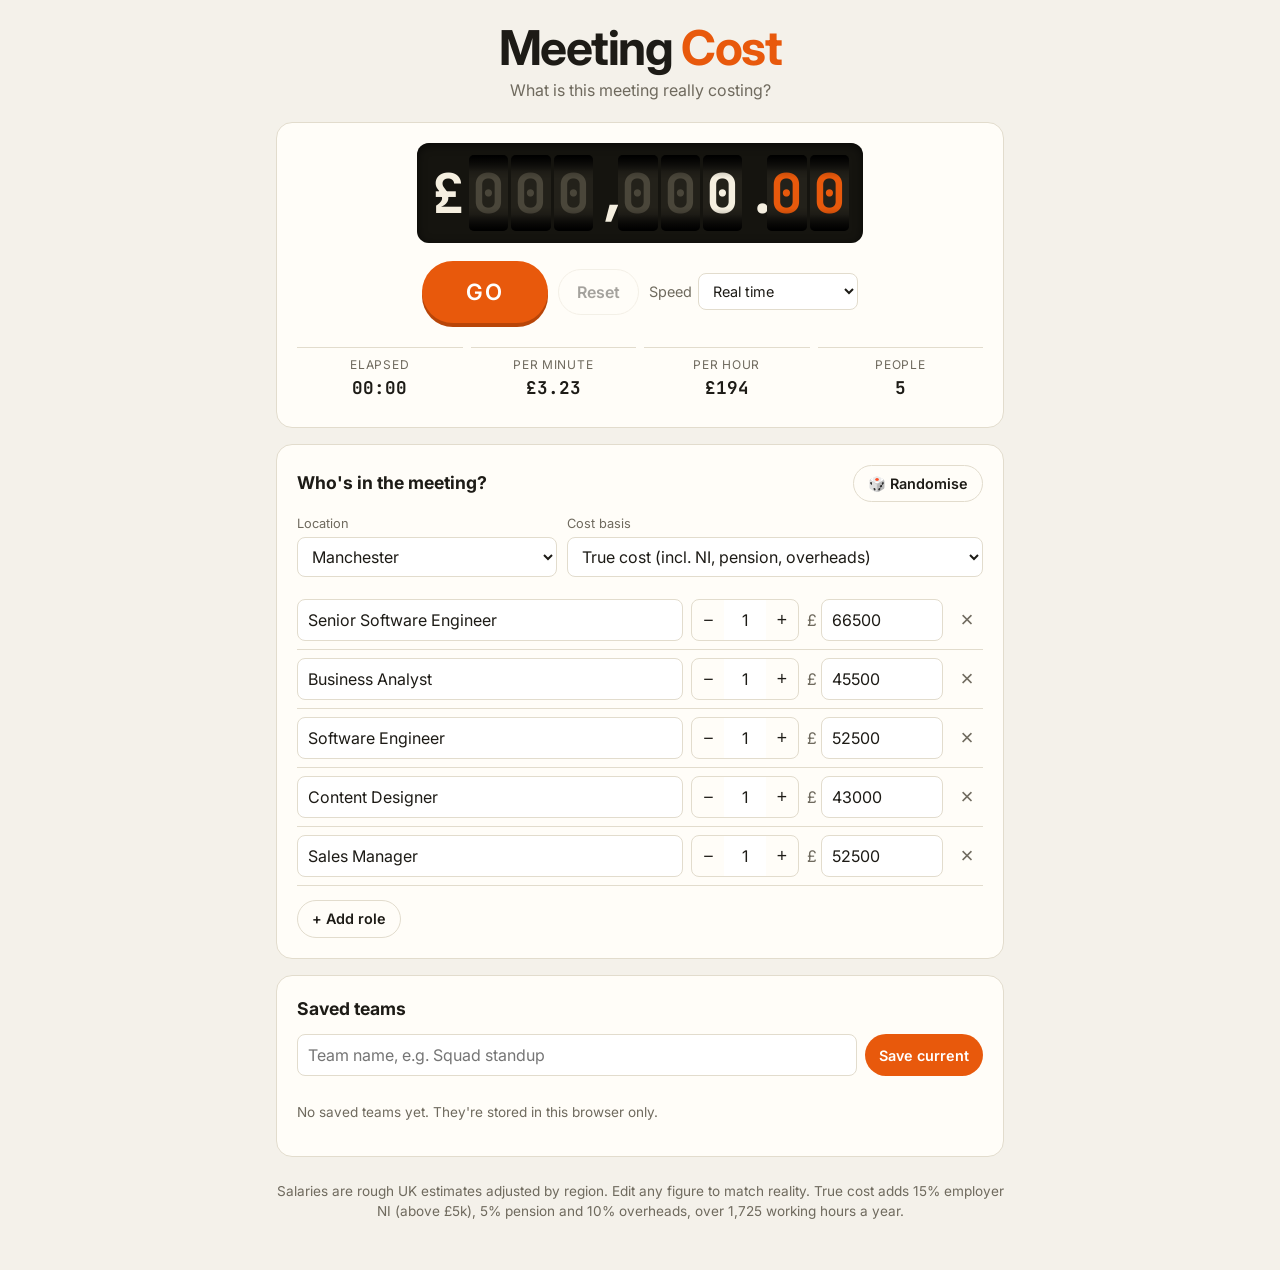
==== calculator.html @ e66eef60 "Add a landing page about meeting culture index.html is now a landing page making the case for async " ====
<!doctype html>
<html lang="en-GB">
<head>
  <meta charset="utf-8">
  <meta name="viewport" content="width=device-width, initial-scale=1">
  <title>Meeting Cost</title>
  <meta name="description" content="Watch what your meeting is really costing, live.">
  <link rel="preconnect" href="https://fonts.googleapis.com">
  <link rel="preconnect" href="https://fonts.gstatic.com" crossorigin>
  <link href="https://fonts.googleapis.com/css2?family=Inter:wght@400;500;600;700&family=JetBrains+Mono:wght@500;700&display=swap" rel="stylesheet">
  <link rel="stylesheet" href="style.css">
  <link rel="icon" href="data:image/svg+xml,<svg xmlns='http://www.w3.org/2000/svg' viewBox='0 0 100 100'><text y='.9em' font-size='90'>💸</text></svg>">
</head>
<body>
  <main class="wrap">
    <header class="top">
      <h1><a href="./">Meeting <span>Cost</span></a></h1>
      <p class="tag">What is this meeting really costing?</p>
    </header>

    <section class="meter card" aria-live="polite">
      <div class="odometer" id="odometer" aria-label="Meeting cost"></div>
      <div class="controls">
        <button id="go" class="btn btn-go">GO</button>
        <button id="reset" class="btn btn-ghost" disabled>Reset</button>
        <label class="speed">
          <span>Speed</span>
          <select id="speed">
            <option value="1">Real time</option>
            <option value="10">10×</option>
            <option value="60">60× (1 min = 1 hr)</option>
          </select>
        </label>
      </div>
      <dl class="stats">
        <div><dt>Elapsed</dt><dd id="elapsed">00:00</dd></div>
        <div><dt>Per minute</dt><dd id="perMinute">£0</dd></div>
        <div><dt>Per hour</dt><dd id="perHour">£0</dd></div>
        <div><dt>People</dt><dd id="people">0</dd></div>
      </dl>
      <div id="result" class="result" hidden>
        <p id="resultText"></p>
        <div class="result-actions">
          <a id="report" class="btn btn-small" href="report.html" target="_blank" rel="noopener">See full report</a>
          <button id="copyResult" class="btn btn-small btn-ghost">Copy result</button>
          <button id="copyLink" class="btn btn-small btn-ghost">Copy link to this result</button>
        </div>
      </div>
    </section>

    <section class="card">
      <div class="section-head">
        <h2>Who's in the meeting?</h2>
        <button id="randomise" class="btn btn-small btn-ghost">🎲 Randomise</button>
      </div>

      <div class="settings">
        <label>
          <span>Location</span>
          <select id="location"></select>
        </label>
        <label>
          <span>Cost basis</span>
          <select id="mode">
            <option value="true">True cost (incl. NI, pension, overheads)</option>
            <option value="salary">Salary only</option>
          </select>
        </label>
      </div>

      <ul id="attendees" class="attendees"></ul>
      <button id="addRow" class="btn btn-small btn-ghost add">+ Add role</button>
      <datalist id="roleList"></datalist>
    </section>

    <section class="card">
      <h2>Saved teams</h2>
      <form id="saveForm" class="save">
        <input id="teamName" type="text" placeholder="Team name, e.g. Squad standup" maxlength="40" required>
        <button class="btn btn-small" type="submit">Save current</button>
      </form>
      <ul id="teams" class="teams"></ul>
      <p id="noTeams" class="muted">No saved teams yet. They're stored in this browser only.</p>
    </section>

    <footer class="foot muted">
      Salaries are rough UK estimates adjusted by region. Edit any figure to match reality.
      True cost adds 15% employer NI (above £5k), 5% pension and 10% overheads, over 1,725 working hours a year.
    </footer>
  </main>

  <template id="rowTpl">
    <li class="row">
      <input class="role" type="text" list="roleList" aria-label="Job title">
      <div class="count">
        <button type="button" class="dec" aria-label="Fewer">−</button>
        <input class="n" type="number" min="1" max="99" value="1" aria-label="How many">
        <button type="button" class="inc" aria-label="More">+</button>
      </div>
      <label class="salary"><span>£</span><input class="sal" type="number" min="0" step="1000" aria-label="Annual salary"></label>
      <button type="button" class="remove" aria-label="Remove">×</button>
    </li>
  </template>

  <script type="module" src="app.js"></script>
</body>
</html>
---- style.css ----
:root {
  --bg: #f4f1ea;
  --card: #fffdf8;
  --ink: #1d1b16;
  --muted: #6f6a5e;
  --line: #e2dccd;
  --accent: #e8590c;
  --accent-ink: #fff;
  --stop: #c92a2a;
  --odo-bg: #15140f;
  --odo-wheel: #23211a;
  --odo-digit: #f5efe0;
  --odo-pence: #e8590c;
  --odo-dim: #4a463a;
  --input: #fff;
  color-scheme: light;
}
@media (prefers-color-scheme: dark) {
  :root:not([data-theme="light"]) {
    --bg: #12110d; --card: #1b1a15; --ink: #f2ede1; --muted: #9a9484; --line: #2e2c24;
    --input: #23211a; --odo-bg: #0a0907; --odo-wheel: #1b1a14; color-scheme: dark;
  }
}
:root[data-theme="dark"] {
  --bg: #12110d; --card: #1b1a15; --ink: #f2ede1; --muted: #9a9484; --line: #2e2c24;
  --input: #23211a; --odo-bg: #0a0907; --odo-wheel: #1b1a14; color-scheme: dark;
}

* { box-sizing: border-box; }
body {
  margin: 0;
  background: var(--bg);
  color: var(--ink);
  font: 16px/1.5 Inter, system-ui, sans-serif;
}
.wrap { max-width: 760px; margin: 0 auto; padding: 24px 16px 48px; }
.top { text-align: center; margin-bottom: 20px; }
h1 { font-size: clamp(2rem, 7vw, 3rem); margin: 0; letter-spacing: -0.03em; line-height: 1; }
h1 span { color: var(--accent); }
.tag { margin: 6px 0 0; color: var(--muted); }
h2 { font-size: 1.1rem; margin: 0 0 12px; }
.muted { color: var(--muted); font-size: 0.85rem; }

.card {
  background: var(--card);
  border: 1px solid var(--line);
  border-radius: 16px;
  padding: 20px;
  margin-bottom: 16px;
}

/* ---- odometer ---- */
.meter { text-align: center; }
.odometer {
  --h: clamp(44px, 11vw, 76px);
  display: inline-flex;
  align-items: center;
  gap: 3px;
  padding: 12px 14px;
  background: var(--odo-bg);
  border-radius: 12px;
  box-shadow: inset 0 2px 10px rgba(0,0,0,.6);
  font: 700 calc(var(--h) * 0.72)/1 "JetBrains Mono", ui-monospace, monospace;
  color: var(--odo-digit);
  max-width: 100%;
}
.odometer .cur, .odometer .dot, .odometer .sep { padding: 0 1px; }
.odometer .sep, .odometer .dot { width: 0.35em; text-align: center; }
.wheel {
  position: relative;
  display: inline-block;
  width: 0.72em;
  height: var(--h);
  overflow: hidden;
  border-radius: 5px;
  background: linear-gradient(180deg, #000 0%, var(--odo-wheel) 22%, var(--odo-wheel) 78%, #000 100%);
}
.wheel::after {
  content: "";
  position: absolute; inset: 0;
  background: linear-gradient(180deg, rgba(0,0,0,.55), transparent 30%, transparent 70%, rgba(0,0,0,.55));
  pointer-events: none;
}
.strip { display: flex; flex-direction: column; will-change: transform; }
.strip span { height: var(--h); display: flex; align-items: center; justify-content: center; }
.wheel.pence { color: var(--odo-pence); }
.wheel.lead { color: var(--odo-dim); }

.controls { display: flex; gap: 10px; justify-content: center; align-items: center; flex-wrap: wrap; row-gap: 18px; margin: 18px 0 24px; }
.btn {
  white-space: nowrap;
  font: inherit; font-weight: 600;
  border: 0; border-radius: 999px;
  padding: 10px 18px;
  background: var(--accent); color: var(--accent-ink);
  cursor: pointer;
}
.btn:disabled { opacity: .4; cursor: default; }
.btn-ghost { background: transparent; color: var(--ink); border: 1px solid var(--line); }
.btn-small { padding: 7px 14px; font-size: .9rem; }
.btn-go { font-size: 1.4rem; padding: 14px 44px; letter-spacing: .08em; box-shadow: 0 4px 0 #b84508; }
.btn-go:active { transform: translateY(2px); box-shadow: 0 2px 0 #b84508; }
.btn-go.stop { background: var(--stop); box-shadow: 0 4px 0 #8f1d1d; }
.speed { display: flex; gap: 6px; align-items: center; color: var(--muted); font-size: .9rem; }

select, input {
  font: inherit; color: var(--ink);
  background: var(--input);
  border: 1px solid var(--line);
  border-radius: 8px;
  padding: 8px 10px;
  min-width: 0;
}

.stats { display: grid; grid-template-columns: repeat(4, 1fr); gap: 8px; margin: 14px 0 0; }
.stats div { padding: 8px 4px; border-top: 1px solid var(--line); }
.stats dt { font-size: .75rem; text-transform: uppercase; letter-spacing: .06em; color: var(--muted); }
.stats dd { margin: 2px 0 0; font: 700 1.1rem "JetBrains Mono", monospace; }
@media (max-width: 480px) { .stats { grid-template-columns: repeat(2, 1fr); } }

.result { margin-top: 16px; padding: 16px; border-radius: 12px; background: color-mix(in srgb, var(--accent) 12%, transparent); }
.result p { margin: 0 0 12px; font-size: 1.1rem; }
.result strong { font-size: 1.6rem; display: block; }
.result span { display: block; color: var(--muted); font-size: .95rem; }
.result-actions { display: flex; gap: 8px; justify-content: center; flex-wrap: wrap; }

/* ---- setup ---- */
.section-head { display: flex; justify-content: space-between; align-items: center; margin-bottom: 12px; }
.section-head h2 { margin: 0; }
.settings { display: grid; grid-template-columns: 1fr 1.6fr; gap: 10px; margin-bottom: 14px; }
.settings label span { display: block; font-size: .8rem; color: var(--muted); margin-bottom: 4px; }
.settings select { width: 100%; }
@media (max-width: 560px) { .settings { grid-template-columns: 1fr; } }

.attendees { list-style: none; margin: 0 0 10px; padding: 0; }
.row {
  display: grid;
  grid-template-columns: 1fr auto 8.5rem auto;
  gap: 8px; align-items: center;
  padding: 8px 0; border-bottom: 1px solid var(--line);
}
.row .role { width: 100%; }
.count { display: flex; align-items: center; border: 1px solid var(--line); border-radius: 8px; overflow: hidden; }
.count button { border: 0; background: transparent; color: var(--ink); width: 32px; height: 38px; font-size: 1.1rem; cursor: pointer; }
.count .n { width: 2.6em; text-align: center; border: 0; border-radius: 0; padding: 8px 0; -moz-appearance: textfield; }
.count .n::-webkit-inner-spin-button { -webkit-appearance: none; }
.salary { display: flex; align-items: center; gap: 4px; color: var(--muted); }
.salary input { width: 100%; }
.salary input.override { border-color: var(--accent); }
.remove { border: 0; background: transparent; color: var(--muted); font-size: 1.4rem; cursor: pointer; width: 32px; }
.remove:hover { color: var(--stop); }
@media (max-width: 560px) {
  .row { grid-template-columns: 1fr auto; }
  .row .role { grid-column: 1; grid-row: 1; }
  .remove { grid-column: 2; grid-row: 1; }
  .salary { grid-column: 1; grid-row: 2; }
  .count { grid-column: 2; grid-row: 2; }
}
.add { margin-top: 4px; }

/* ---- teams ---- */
.save { display: flex; gap: 8px; margin-bottom: 12px; }
.save input { flex: 1; }
.teams { list-style: none; margin: 0; padding: 0; display: grid; gap: 8px; }
.teams li { display: flex; border: 1px solid var(--line); border-radius: 10px; overflow: hidden; }
.teams .load { flex: 1; text-align: left; border: 0; background: transparent; color: var(--ink); padding: 10px 12px; font: inherit; cursor: pointer; }
.teams .load:hover { background: color-mix(in srgb, var(--accent) 8%, transparent); }
.teams .load span { display: block; color: var(--muted); font-size: .85rem; }
.teams .del { border: 0; border-left: 1px solid var(--line); background: transparent; color: var(--muted); width: 44px; font-size: 1.3rem; cursor: pointer; }

.foot { text-align: center; margin-top: 24px; }
body.running .odometer { box-shadow: inset 0 2px 10px rgba(0,0,0,.6), 0 0 0 3px color-mix(in srgb, var(--accent) 40%, transparent); }
.teams li.active { border-color: var(--accent); }
.teams .load em { font-style: normal; color: var(--accent); }
.teams .update { border: 0; border-left: 1px solid var(--line); background: var(--accent); color: var(--accent-ink); font: inherit; font-weight: 600; font-size: .85rem; padding: 0 14px; cursor: pointer; }
a.btn { display: inline-block; text-decoration: none; }
h1 a { color: inherit; text-decoration: none; }
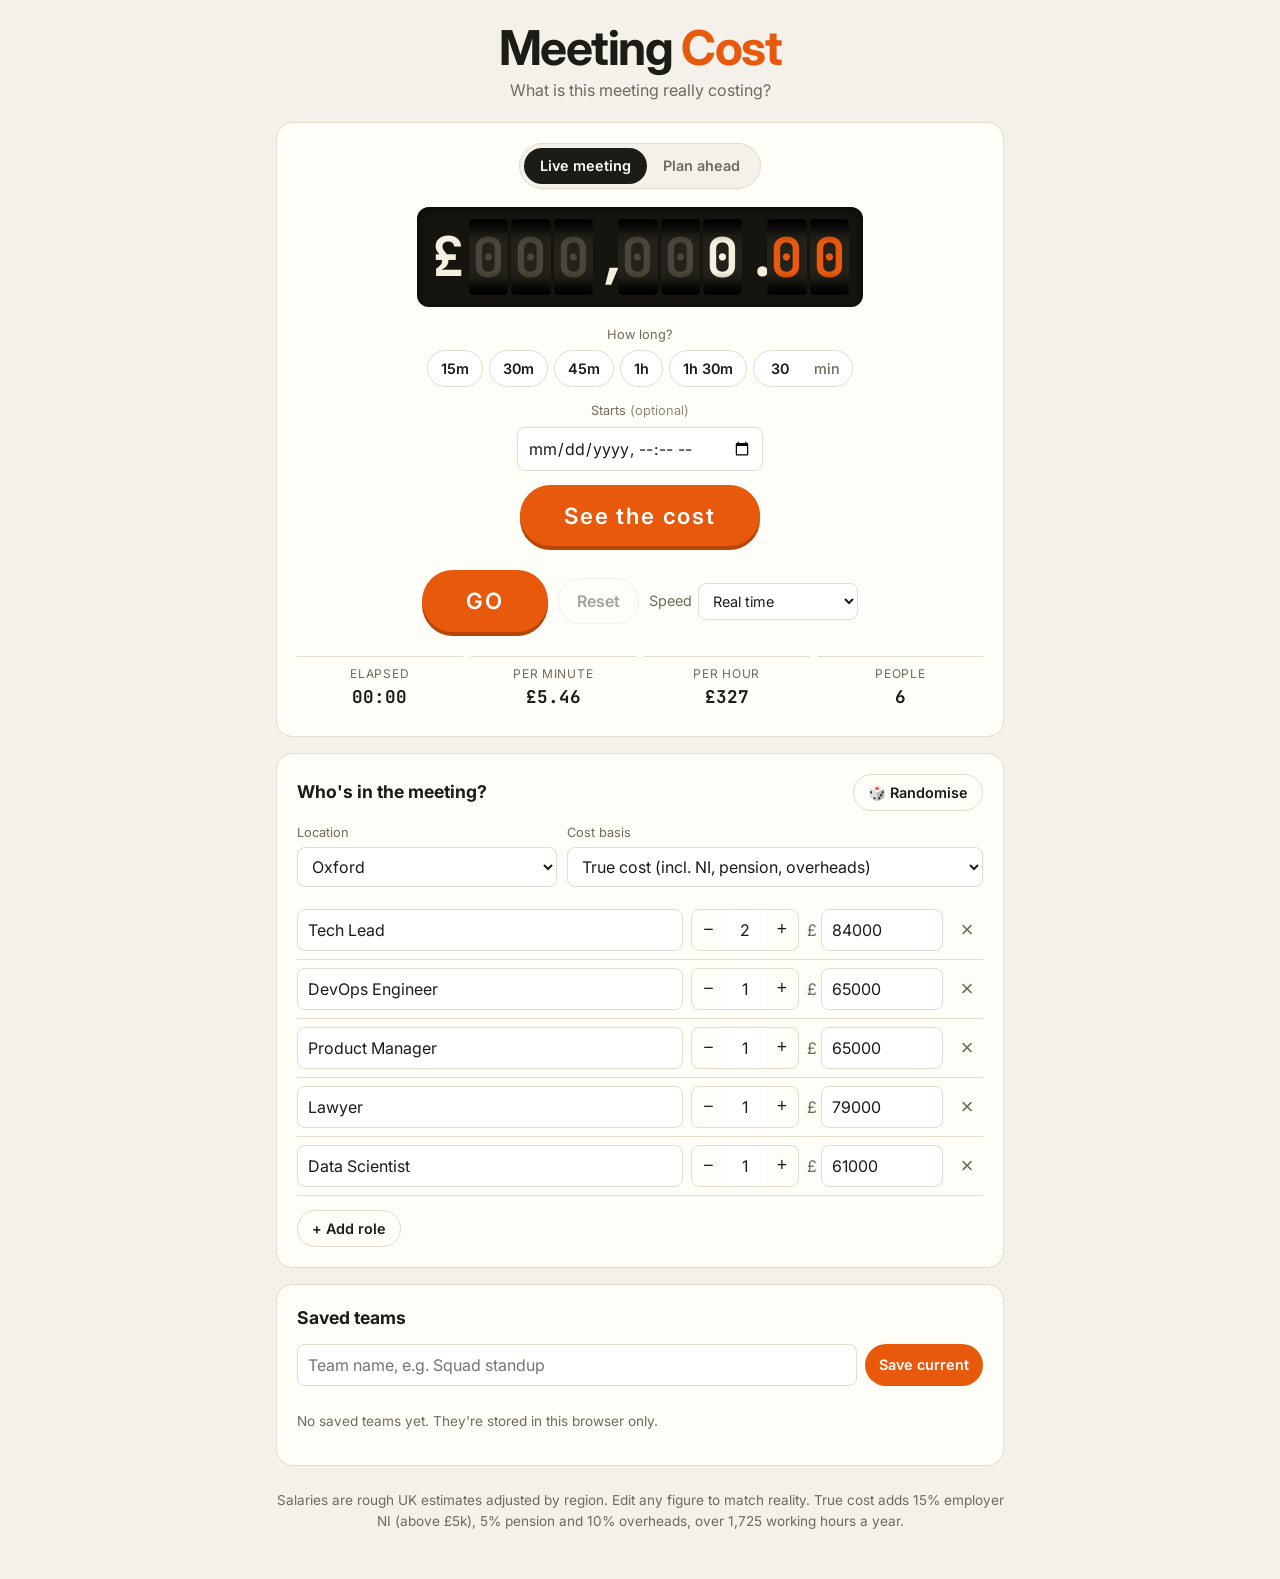
==== commit 275871bd: "Add Plan ahead: cost a meeting before it happens The calculator gets a Live meeting / Plan ahead swi" ====
--- a/calculator.html
+++ b/calculator.html
@@ -19,8 +19,30 @@
     </header>
 
     <section class="meter card" aria-live="polite">
+      <div class="mode-tabs" role="tablist" aria-label="How to cost this meeting">
+        <button role="tab" id="tabLive" aria-selected="true" aria-controls="liveControls">Live meeting</button>
+        <button role="tab" id="tabPlan" aria-selected="false" aria-controls="planControls">Plan ahead</button>
+      </div>
       <div class="odometer" id="odometer" aria-label="Meeting cost"></div>
-      <div class="controls">
+      <div id="planControls" class="plan" hidden>
+        <div class="plan-field">
+          <span class="plan-label" id="lenLabel">How long?</span>
+          <div class="chips" role="group" aria-labelledby="lenLabel">
+            <button type="button" class="chip" data-mins="15">15m</button>
+            <button type="button" class="chip" data-mins="30">30m</button>
+            <button type="button" class="chip" data-mins="45">45m</button>
+            <button type="button" class="chip" data-mins="60">1h</button>
+            <button type="button" class="chip" data-mins="90">1h 30m</button>
+            <label class="chip chip-input"><input id="planMins" type="number" min="5" max="600" step="5" value="30" aria-label="Length in minutes"> min</label>
+          </div>
+        </div>
+        <label class="plan-field">
+          <span class="plan-label">Starts <em>(optional)</em></span>
+          <input id="planStart" type="datetime-local">
+        </label>
+        <a id="planReport" class="btn btn-go" href="report.html" target="_blank" rel="noopener">See the cost</a>
+      </div>
+      <div class="controls" id="liveControls">
         <button id="go" class="btn btn-go">GO</button>
         <button id="reset" class="btn btn-ghost" disabled>Reset</button>
         <label class="speed">
@@ -33,7 +55,7 @@
         </label>
       </div>
       <dl class="stats">
-        <div><dt>Elapsed</dt><dd id="elapsed">00:00</dd></div>
+        <div><dt id="elapsedLabel">Elapsed</dt><dd id="elapsed">00:00</dd></div>
         <div><dt>Per minute</dt><dd id="perMinute">£0</dd></div>
         <div><dt>Per hour</dt><dd id="perHour">£0</dd></div>
         <div><dt>People</dt><dd id="people">0</dd></div>
--- a/style.css
+++ b/style.css
@@ -175,3 +175,21 @@
 .teams .update { border: 0; border-left: 1px solid var(--line); background: var(--accent); color: var(--accent-ink); font: inherit; font-weight: 600; font-size: .85rem; padding: 0 14px; cursor: pointer; }
 a.btn { display: inline-block; text-decoration: none; }
 h1 a { color: inherit; text-decoration: none; }
+
+/* ---- live / plan ahead ---- */
+.mode-tabs { display: inline-flex; padding: 4px; margin-bottom: 18px; background: var(--bg); border: 1px solid var(--line); border-radius: 999px; }
+.mode-tabs button { font: inherit; font-weight: 600; font-size: .9rem; border: 0; background: transparent; color: var(--muted); padding: 7px 16px; border-radius: 999px; cursor: pointer; }
+.mode-tabs button[aria-selected="true"] { background: var(--ink); color: var(--card); }
+.mode-tabs button:disabled { opacity: .4; cursor: not-allowed; }
+.plan { display: grid; gap: 14px; justify-items: center; margin: 18px 0 24px; }
+.plan-field { display: grid; gap: 6px; justify-items: center; }
+.plan-label { font-size: .8rem; color: var(--muted); }
+.plan-label em { font-style: normal; opacity: .8; }
+.chips { display: flex; flex-wrap: wrap; justify-content: center; gap: 6px; }
+.chip { font: inherit; font-size: .9rem; font-weight: 600; border: 1px solid var(--line); background: var(--input); color: var(--ink); border-radius: 999px; padding: 7px 13px; cursor: pointer; }
+.chip[aria-pressed="true"] { background: var(--accent); border-color: var(--accent); color: var(--accent-ink); }
+.chip-input { display: inline-flex; align-items: center; gap: 4px; padding: 3px 12px 3px 4px; cursor: text; color: var(--muted); font-weight: 500; }
+.chip-input input { width: 3.6em; border: 0; padding: 4px 6px; text-align: right; font-weight: 600; background: transparent; }
+#planStart { min-width: 0; }
+.plan .btn-go { text-decoration: none; display: inline-block; }
+.btn.disabled { opacity: .4; pointer-events: none; }
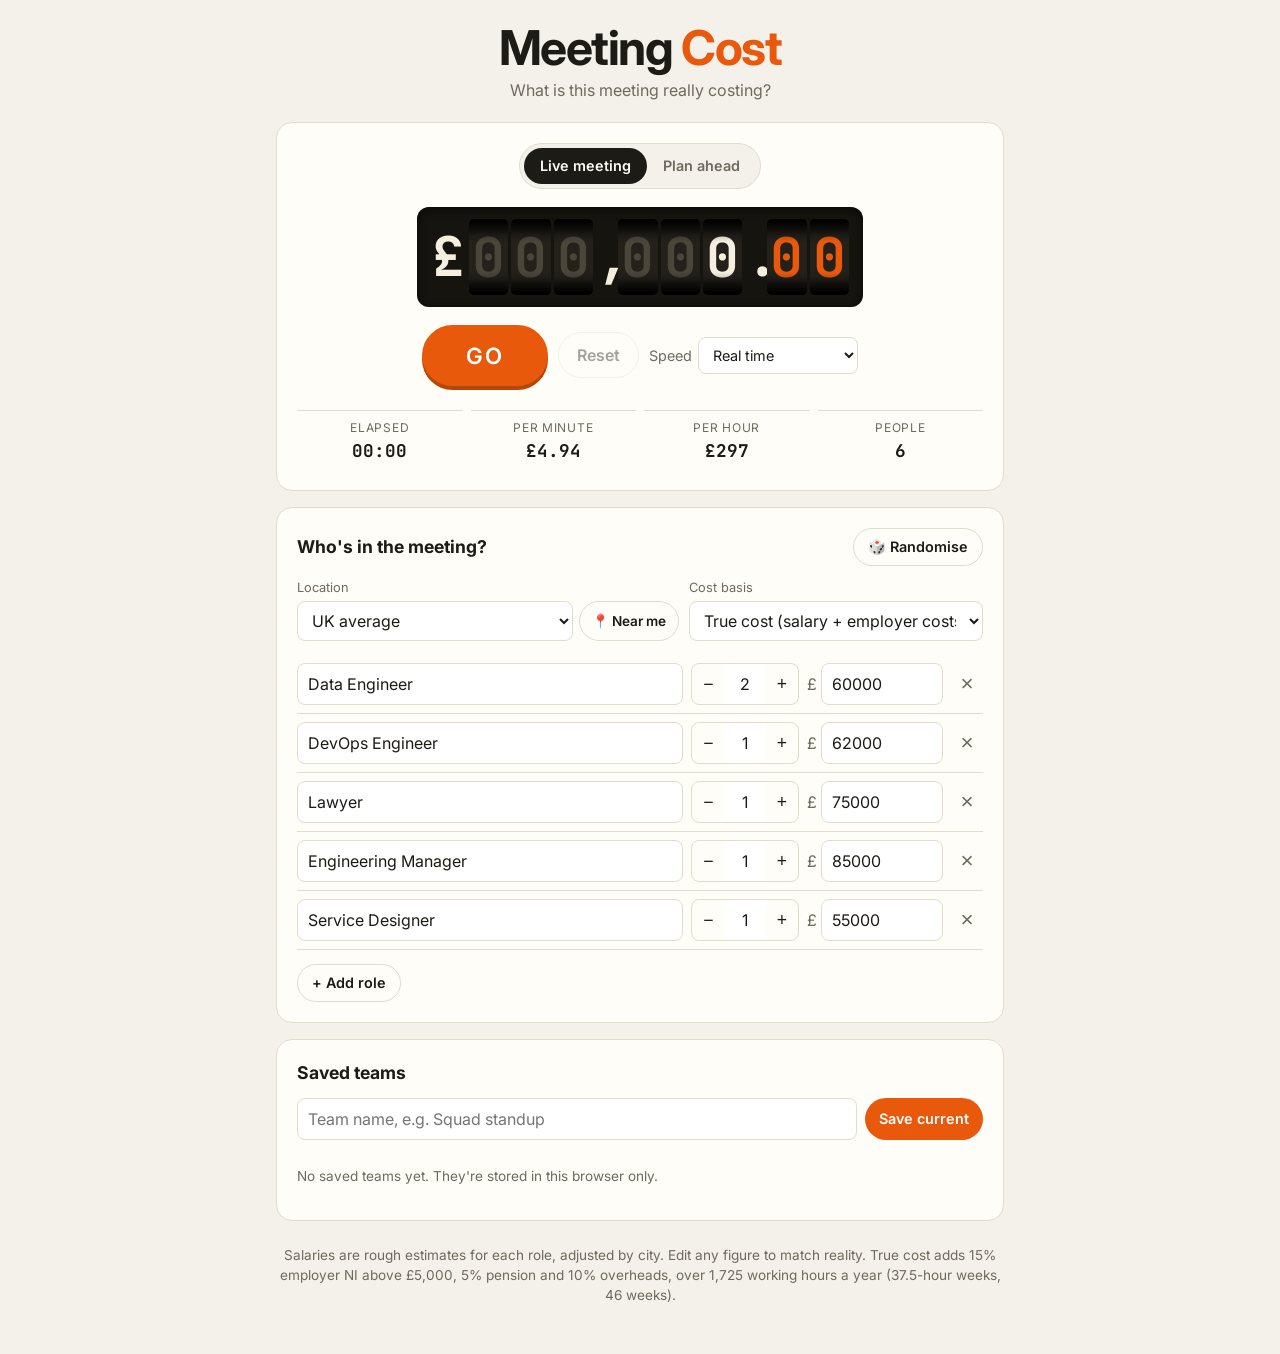
==== commit c95e99e7: "Add US support with city detection and a currency switch - Country profiles in data.js: UK and US sa" ====
--- a/calculator.html
+++ b/calculator.html
@@ -56,8 +56,8 @@
       </div>
       <dl class="stats">
         <div><dt id="elapsedLabel">Elapsed</dt><dd id="elapsed">00:00</dd></div>
-        <div><dt>Per minute</dt><dd id="perMinute">£0</dd></div>
-        <div><dt>Per hour</dt><dd id="perHour">£0</dd></div>
+        <div><dt>Per minute</dt><dd id="perMinute">–</dd></div>
+        <div><dt>Per hour</dt><dd id="perHour">–</dd></div>
         <div><dt>People</dt><dd id="people">0</dd></div>
       </dl>
       <div id="result" class="result" hidden>
@@ -77,14 +77,18 @@
       </div>
 
       <div class="settings">
-        <label>
-          <span>Location</span>
-          <select id="location"></select>
-        </label>
+        <div class="place">
+          <label for="location">Location</label>
+          <div class="place-row">
+            <select id="location"></select>
+            <button type="button" id="nearMe" class="btn btn-small btn-ghost near">📍 Near me</button>
+          </div>
+          <p id="nearStatus" class="near-status" role="status"></p>
+        </div>
         <label>
           <span>Cost basis</span>
           <select id="mode">
-            <option value="true">True cost (incl. NI, pension, overheads)</option>
+            <option value="true">True cost (salary + employer costs)</option>
             <option value="salary">Salary only</option>
           </select>
         </label>
@@ -106,8 +110,8 @@
     </section>
 
     <footer class="foot muted">
-      Salaries are rough UK estimates adjusted by region. Edit any figure to match reality.
-      True cost adds 15% employer NI (above £5k), 5% pension and 10% overheads, over 1,725 working hours a year.
+      Salaries are rough estimates for each role, adjusted by city. Edit any figure to match reality.
+      <span id="costNote"></span>
     </footer>
   </main>
 
--- a/style.css
+++ b/style.css
@@ -1,3 +1,4 @@
+[hidden] { display: none !important; }
 :root {
   --bg: #f4f1ea;
   --card: #fffdf8;
@@ -127,7 +128,7 @@
 /* ---- setup ---- */
 .section-head { display: flex; justify-content: space-between; align-items: center; margin-bottom: 12px; }
 .section-head h2 { margin: 0; }
-.settings { display: grid; grid-template-columns: 1fr 1.6fr; gap: 10px; margin-bottom: 14px; }
+.settings { display: grid; grid-template-columns: 1.3fr 1fr; gap: 10px; margin-bottom: 14px; }
 .settings label span { display: block; font-size: .8rem; color: var(--muted); margin-bottom: 4px; }
 .settings select { width: 100%; }
 @media (max-width: 560px) { .settings { grid-template-columns: 1fr; } }
@@ -193,3 +194,12 @@
 #planStart { min-width: 0; }
 .plan .btn-go { text-decoration: none; display: inline-block; }
 .btn.disabled { opacity: .4; pointer-events: none; }
+
+/* ---- location ---- */
+.settings { align-items: start; }
+.place > label { display: block; font-size: .8rem; color: var(--muted); margin-bottom: 4px; }
+.place-row { display: flex; gap: 6px; }
+.place-row select { flex: 1; min-width: 0; }
+.near { padding: 7px 12px; font-size: .85rem; }
+.near-status { margin: 4px 0 0; font-size: .8rem; color: var(--muted); min-height: 0; }
+.near-status:empty { display: none; }
